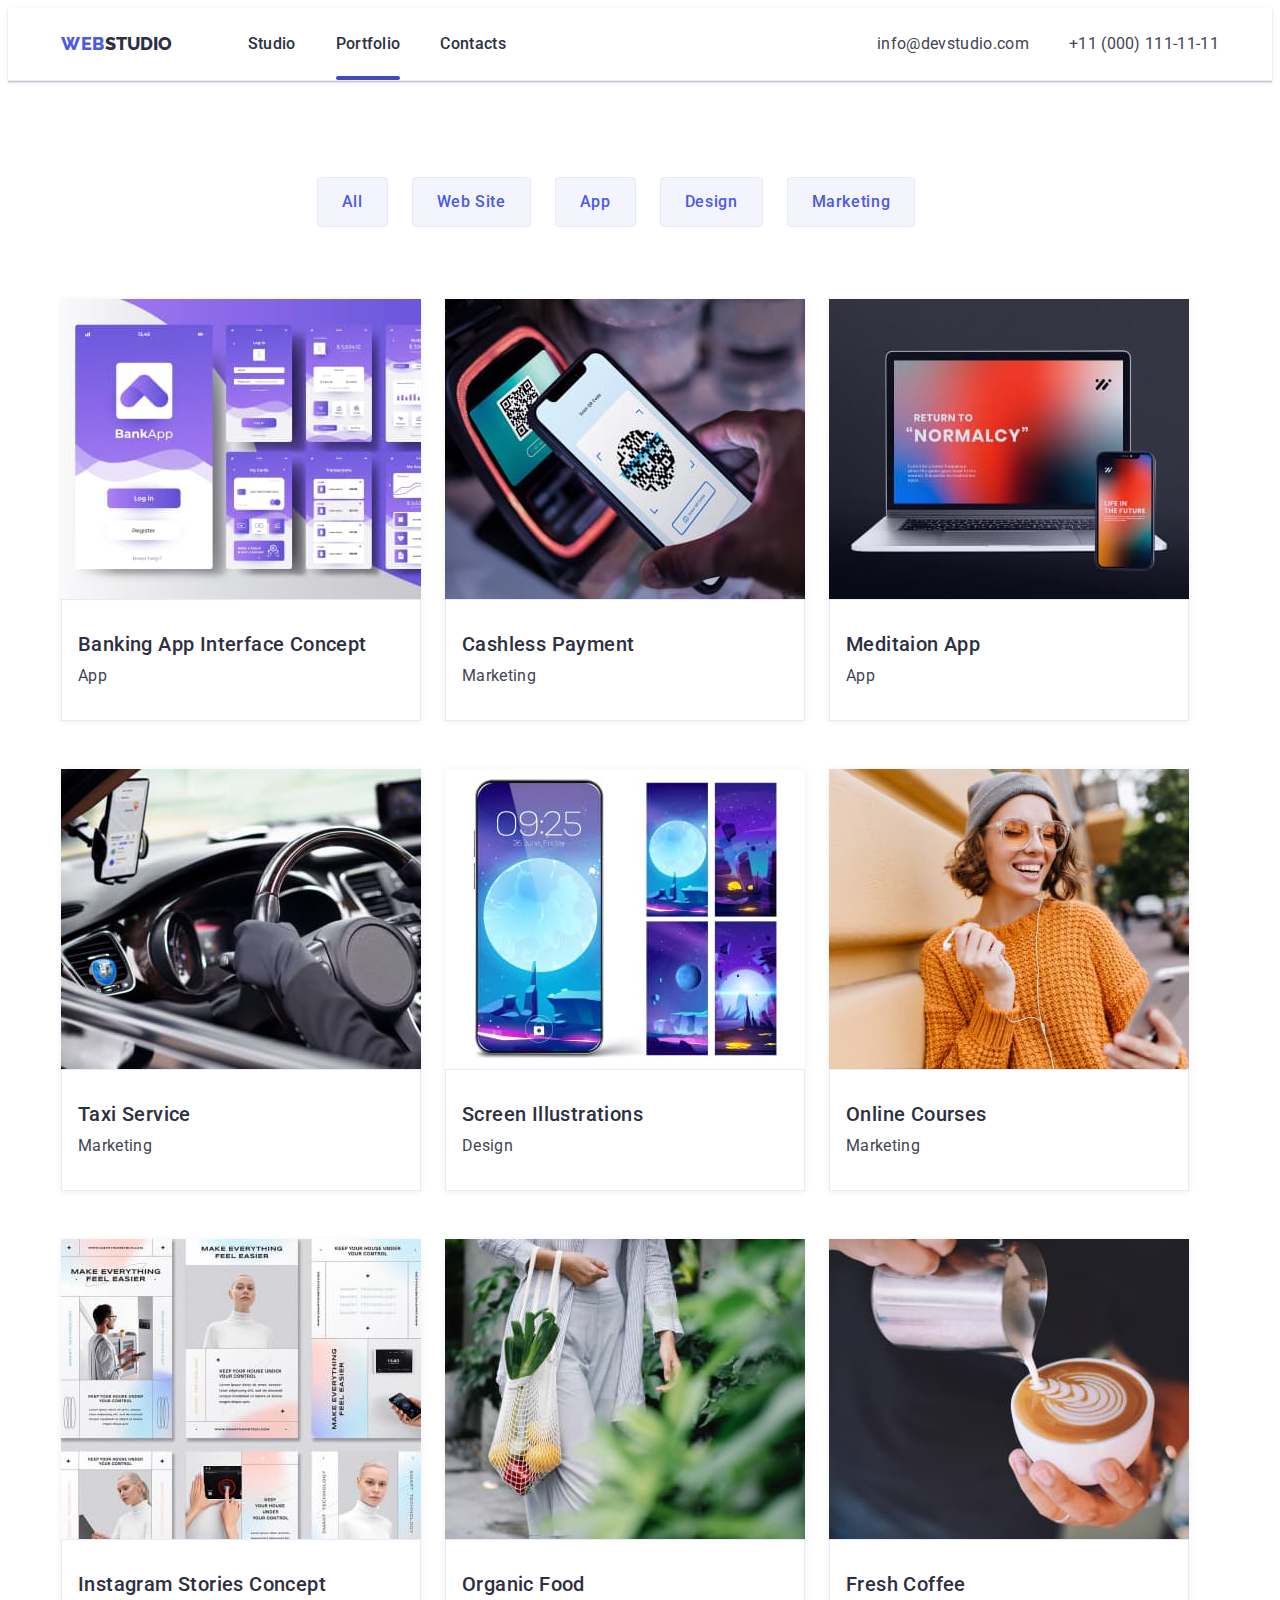
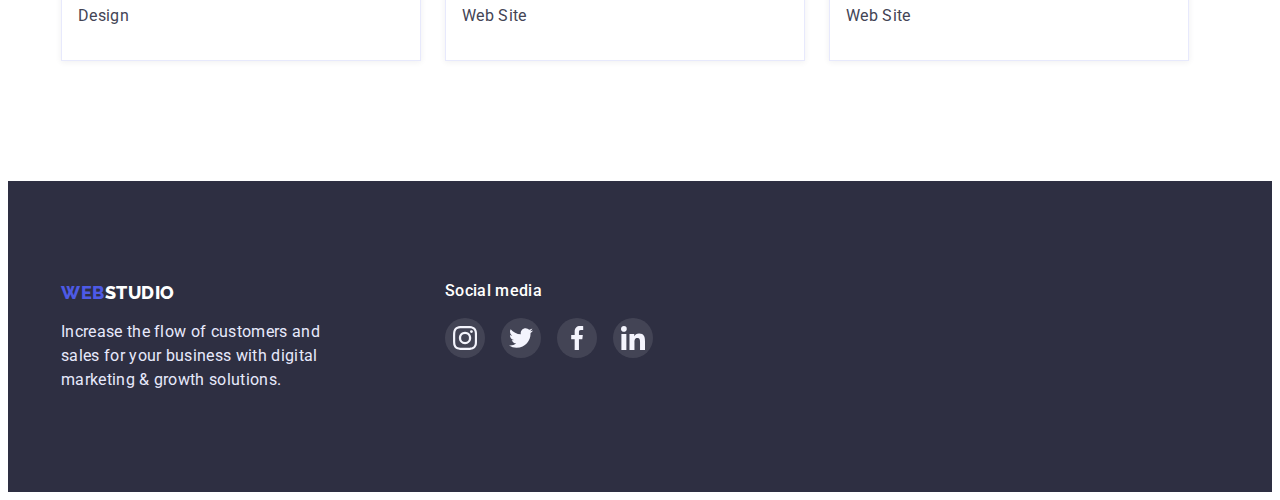
==== portfolio.html @ 6c3c38fd "Initial commit" ====
<!DOCTYPE html>

<html lang="en">
<head>
    <meta charset="UTF-8">
    <meta http-equiv="X-UA-Compatible" content="IE=edge">
    <meta name="viewport" content="width=device-width, initial-scale=1.0">
    <title>WebStudio</title>
    <link rel="preconnect" href="https://fonts.googleapis.com">
    <link rel="preconnect" href="https://fonts.gstatic.com" crossorigin>
    <link href="https://fonts.googleapis.com/css2?family=Raleway:wght@800&family=Roboto:wght@400;500;700;900&display=swap" rel="stylesheet">
    <link rel="stylesheet" href="https://cdnjs.cloudflare.com/ajax/libs/modern-normalize/1.1.0/modern-normalize.min.css" 
    integrity="sha512-wpPYUAdjBVSE4KJnH1VR1HeZfpl1ub8YT/NKx4PuQ5NmX2tKuGu6U/JRp5y+Y8XG2tV+wKQpNHVUX03MfMFn9Q==" crossorigin="anonymous" referrerpolicy="no-referrer" />
    <link rel="stylesheet" href="./css/styles.css">
</head>

<body>
    <header class="page-header header-border"> 
        <nav class="container">
        <div class="main-nav">
            <a class="logo" href="./index.html"> <span class="logo-style">Web</span>Studio</a> 
            <ul class="site-nav list">
                <li class="item item-nav">
                    <a class="link item-elements" href="./index.html">Studio</a>
                </li>
                <li class="item item-nav">
                    <a class="link item-elements site-nav_link_current" href="./portfolio.html">Portfolio</a>
                </li>
                <li class="item item-nav">
                    <a class="link item-elements" href="">Contacts</a>
                </li>
            </ul>
            <address class="nav"> 
                <ul class="contacts-nav nav">
                    <li class="item">
                        <a class="link" href="mailto:info@devstudio.com">info@devstudio.com</a>
                    </li>
                    <li class="item">
                        <a class="link" href="tel:+110001111111">+11 (000) 111-11-11</a>
                    </li>
                </ul>
            </address>
        </div>  
        </nav>
    </header>

    <main>
        <h1 class="hidden">Portfolio</h1>
        <section class="portfolio-section">
            <div class="container">
            <div class="filter-container">
            <ul class="btn list">
                <li class="btn-elements">
                    <button class="button">All</button>
                </li>  
                <li class="btn-elements">
                    <button class="button">Web Site</button>
                </li> 
                <li class="btn-elements">
                    <button class="button">App</button>
                </li> 
                <li class="btn-elements">
                    <button class="button">Design</button>
                </li>
                <li class="btn-elements">
                    <button class="button">Marketing</button>
                </li>
            </ul>
            </div>
            
        <ul class="flex-elements list">
            <li class="list-elements">
                <a class="link team-list-link-wrapper" href="">
                    <div class="team-list-img-wrapper">
                        <img src="./images/bancapp.jpg" alt="Banking App" width="360" class="product-img">
                        <p class="product-actions">14 Stylish and User-Friendly App Design Concepts · 
                           Task Manager App · Calorie Tracker App · 
                           Exotic Fruit Ecommerce App · Cloud Storage App</p>
                        </div>
                    <div class="product-content">
                        <h2 class="section-title">Banking App Interface Concept</h2>
                        <p class="text">App</p>
                    </div>
                </a>
            </li>

            <li class="list-elements">
                <a class="link team-list-link-wrapper" href="">
                    <div class="team-list-img-wrapper">
                    <img src="./images/cashless.jpg" alt="Cashless Payment" width="360" class="product-img">
                    <p class="product-actions">14 Stylish and User-Friendly App Design Concepts · 
                        Task Manager App · Calorie Tracker App · 
                        Exotic Fruit Ecommerce App · Cloud Storage App</p>
                    </div>
                    <div class="product-content">
                        <h2 class="section-title">Cashless Payment</h2>
                        <p class="text">Marketing</p>
                    </div>
                </a>
            </li>

            <li class="list-elements">
                <a class="link team-list-link-wrapper" href="">
                    <div class="team-list-img-wrapper">
                    <img src="./images/pc_phone.jpg" alt="Meditaion App" width="360" class="product-img">
                    <p class="product-actions">14 Stylish and User-Friendly App Design Concepts · 
                        Task Manager App · Calorie Tracker App · 
                        Exotic Fruit Ecommerce App · Cloud Storage App</p>
                    </div> 
                    <div class="product-content">
                        <h2 class="section-title">Meditaion App</h2>
                        <p class="text">App</p>
                    </div>
                </a>
            </li>

            <li class="list-elements">
                <a class="link team-list-link-wrapper" href="">
                    <div class="team-list-img-wrapper">
                    <img src="./images/taxi.jpg" alt="Taxi Service" width="360" class="product-img">
                    <p class="product-actions">14 Stylish and User-Friendly App Design Concepts · 
                        Task Manager App · Calorie Tracker App · 
                        Exotic Fruit Ecommerce App · Cloud Storage App</p>
                    </div>
                    <div class="product-content">
                        <h2 class="section-title">Taxi Service</h2>
                        <p class="text">Marketing</p>
                    </div>
                </a>
            </li>

            <li class="list-elements">
                <a class="link team-list-link-wrapper" href="">
                    <div class="team-list-img-wrapper">
                    <img src="./images/screen.jpg" alt="Screen Illustrations" width="360" class="product-img">
                    <p class="product-actions">14 Stylish and User-Friendly App Design Concepts · 
                        Task Manager App · Calorie Tracker App · 
                        Exotic Fruit Ecommerce App · Cloud Storage App</p>
                    </div>
                    <div class="product-content">
                        <h2 class="section-title">Screen Illustrations</h2>
                        <p class="text">Design</p>
                    </div>
                </a>
            </li>

            <li class="list-elements">
                <a class="link team-list-link-wrapper" href="">
                    <div class="team-list-img-wrapper">
                    <img src="./images/ms.jpg" alt="Online Courses" width="360" class="product-img">
                    <p class="product-actions">14 Stylish and User-Friendly App Design Concepts · 
                        Task Manager App · Calorie Tracker App · 
                        Exotic Fruit Ecommerce App · Cloud Storage App</p>
                    </div>
                    <div class="product-content">
                        <h2 class="section-title">Online Courses</h2>
                        <p class="text">Marketing</p>
                    </div>
                </a>
            </li>

            <li class="list-elements">
                <a class="link team-list-link-wrapper" href="">
                    <div class="team-list-img-wrapper">
                    <img src="./images/istagram.jpg" alt="Instagram Stories Concept" width="360" class="product-img">
                    <p class="product-actions">14 Stylish and User-Friendly App Design Concepts · 
                        Task Manager App · Calorie Tracker App · 
                        Exotic Fruit Ecommerce App · Cloud Storage App</p>
                    </div>
                    <div class="product-content">
                        <h2 class="section-title">Instagram Stories Concept</h2>
                        <p class="text">Design</p>
                    </div>
                </a>
            </li>

            <li class="list-elements">
                <a class="link team-list-link-wrapper" href="">
                    <div class="team-list-img-wrapper">
                    <img src="./images/food.jpg" alt="Organic Food" width="360" class="product-img">
                    <p class="product-actions">14 Stylish and User-Friendly App Design Concepts · 
                        Task Manager App · Calorie Tracker App · 
                        Exotic Fruit Ecommerce App · Cloud Storage App</p>
                    </div>
                    <div class="product-content">
                        <h2 class="section-title">Organic Food</h2>
                        <p class="text">Web Site</p>
                    </div>
                </a>
            </li>

            <li class="list-elements">
                <a class="link team-list-link-wrapper" href="">
                    <div class="team-list-img-wrapper">
                    <img src="./images/coffee.jpg" alt="Fresh Coffee" width="360" class="product-img">
                    <p class="product-actions">14 Stylish and User-Friendly App Design Concepts · 
                        Task Manager App · Calorie Tracker App · 
                        Exotic Fruit Ecommerce App · Cloud Storage App</p>
                    </div>
                    <div class="product-content">
                    <h2 class="section-title">Fresh Coffee</h2>
                    <p class="text">Web Site</p>
                </div>
                </a>
            </li>
        </ul>
        </div>
    </section>
</main>

<footer class="footer-bg">
    <div class="container footer-content">
        <div>
        <a class="logo-footer" href="./index.html"><span class="logo-style">Web</span>Studio</a>
        <p class="text-footer">Increase the flow of customers and sales for your business with digital marketing & growth solutions.</p>
    </div>
        <div>
            <h2 class="uptitle-ftr">Social media</h2>
            <ul class="social-list-ftr list">
                <li class="socials-list-item">
                
                    <a href="" target="_blank" aria-label="Instagram" title="Instagram" class="socials-list-link-ftr">
                        <svg class="social-list-icon" width="24" height="24">
                            <use href="./images/symbol-defs.svg#icon-instagram"></use>
                        </svg>
                    </a>
                </li>
    
                <li class="socials-list-item">
                    <a href="" target="_blank" aria-label="Twitter" title="Twitter" class="socials-list-link-ftr">
                        <svg class="social-list-icon" width="24" height="24">
                            <use href="./images/symbol-defs.svg#icon-twitter"></use>
                        </svg>
                    </a>
                </li>
    
                <li class="socials-list-item">
                    <a href="" target="_blank" aria-label="Facebook" title="Facebook" class="socials-list-link-ftr">
                        <svg class="social-list-icon" width="24" height="24">
                            <use href="./images/symbol-defs.svg#icon-facebook"></use>
                        </svg>
                    </a>
                </li>
    
                <li class="socials-list-item">
                    <a href="" target="_blank" aria-label="linkedin" title="linkedin" class="socials-list-link-ftr">
                        <svg class="social-list-icon" width="24" height="24">
                            <use href="./images/symbol-defs.svg#icon-linkedin"></use>
                        </svg>
                    </a>
                </li> 
            </ul>
        </div>
    </div>
    </footer>
</body>
</html>
---- css/styles.css ----
:root {
  --primary-text-color: #434455;
  --secondary-text-color: #2e2f42;
  --accent-color: #4d5ae5;
  --secondary-accent-color: #404bbf;
  --primary-white-color: #ffffff;

  /* ANIMATIONS */
  --function-duration: 250ms;
  --function-timing: cubic-bezier(0.4, 0, 0.2, 1);
}

h1,
h2,
h3,
h4,
h5,
h6,
p {
  margin: 0;
}

html {
  box-sizing: border-box;
}

.list {
  padding: 0;
  margin: 0;
  list-style: none;
}

.link {
  text-decoration: none;
}

/*------------------------Header------------------------*/
body {
  font-family: "Roboto", sans-serif;
  
  background-color: var(--primary-white-color);
  color: var(--primary-text-color);
}

.hidden {
  position: absolute;
  width: 1px;
  height: 1px;
  margin: -1px;
  border: 0;
  padding: 0;

  white-space: nowrap;
  clip-path: inset(100%);
  clip: rect(0 0 0 0);
  overflow: hidden;
}

.logo {
  text-decoration: none;
  font-family: "Raleway", sans-serif;
  font-weight: 800;
  font-size: 18px;
  line-height: 1.3;
  text-transform: uppercase;

  color: var(--secondary-text-color);
}

.logo-style {
  text-decoration: none;
  font-family: "Raleway", sans-serif;
  font-weight: 800;
  font-size: 18px;
  line-height: 1.3;
  letter-spacing: 0.03em;
  text-transform: uppercase;

  color: var(--accent-color);
}

.page-header {
  list-style: none;

  background:var(--primary-white-color);
}

.header-border {
  border-bottom: 1px solid #E7E9FC;
  box-shadow: 0px 2px 1px rgba(46, 47, 66, 0.08), 0px 1px 1px 
  rgba(46, 47, 66, 0.16), 0px 1px 6px rgba(46, 47, 66, 0.08);
}

.main-nav {
  display: flex;
  align-items: center;
}

.container {
  margin-right: auto;
  margin-left: auto;
  width: 1158px;
  padding-right: 15px;
  padding-left: 15px;
}

/*------------------------Navigation------------------------*/
.site-nav .link:hover,
.site-nav .link:focus {
  color: var(--secondary-accent-color);
}

.item-elements:hover::after,
.item-elements:focus::after{
  position: absolute;
  content: "";
  display: block;
  width: 100%;
  height: 4px;
  top: 68px;
  background: var(--secondary-accent-color);
  border-radius: 2px;
}

.item-nav{
  transition: var(--function-timing), var(--function-duration);
  position: relative;
}

.site-nav {
  display: flex;
  margin-left: 76px;
}

.site-nav .item:not(:last-child){
  margin-right: 40px;
}

.site-nav .link {
  text-decoration: none;
  display: block;
  padding-top: 24px;
  padding-bottom: 24px;
  font-weight: 500;
  font-size: 16px;
  line-height: 1.5;
  letter-spacing: 0.02em;
  transition: var(--function-timing), var(--function-duration);

  color: var(--secondary-text-color);
}

.site-nav_link_current {
  position: relative;
  color: var(--secondary-accent-color);
  }
  
  .site-nav_link_current::after {
  content: '';
  position: absolute;
  display: block;
  
  width: 100%;
  height: 4px;
  
  left: 0;
  bottom: 0;
  
  border-radius: 2px;
  background-color: var(--secondary-accent-color);
  }

/*------------------------Phone number at Email------------------------*/
.nav {
  list-style: none;
  font-style: inherit;
  margin-left: auto;
}

.nav .link:hover,
.nav .link:focus {
  color: var(--secondary-accent-color);
}

.contacts-nav {
  display: flex;
}

.contacts-nav .item:not(:last-child) {
  margin-right: 40px;
}

.contacts-nav .link {
  list-style: none;
  font-style: inherit;
  font-size: 16px;
  line-height: 1.5;
  letter-spacing: 0.02em;
  text-decoration: none;
  transition: var(--function-timing), var(--function-duration);

  color: var(--primary-text-color);
}

/*------------------------Hero------------------------*/
.hero-container {
  text-align: center;
}

.hero-title {
  margin: 0 auto;
  margin-bottom: 48px;
  font-size: 56px;
  line-height: 1.07;
  letter-spacing: 0.02em;
  max-width: 496px;
  text-align: center;

  color: var(--primary-white-color);
}

.flex-container {
  width: calc((100% - 72px) / 4);
  margin-right: 24px;
}

.flex-container:nth-child(4) {
  margin-right: 0;
}

.features-container{
  padding-top: 120px;
  padding-bottom: 120px;
}

.feature-list {
  display: flex;
  margin-top: 0;
}

.icon-feature{
  width: 264px;
height: 112px;
background: #F4F4FD;
border-radius: 4px;
margin-bottom: 8px;
align-items: center;
justify-content: center;
display: flex;
}

.icon-items {
  display: flex;
}

.uptitle {
  padding-bottom: 8px;
}

.hero {
  padding-top: 188px;
  padding-bottom: 188px;
  background: var(--secondary-text-color);
}

.overlay{
  max-width: 1440px;
  min-height: 600px;
  margin-left: auto;
  margin-right: auto;
  background-image: linear-gradient(
    rgba(46, 47, 66, 0.7),
    rgba(46, 47, 66, 0.7)), 
    url("../images/people-office.jpg");
  background-repeat: no-repeat;
  background-position: center;
}

/*------------------------Main button------------------------*/
.button-submit {
  font-family: "Roboto", sans-serif;
  font-weight: 500;
  font-size: 16px;
  line-height: 1.5;
  letter-spacing: 0.04em;
  box-shadow: 0px 4px 4px rgba(0, 0, 0, 0.15);
  border-radius: 4px;
  padding: 16px 32px;
  border: 0;
  margin: inherit;
  transition: var(--function-timing), var(--function-duration);

  color: var(--primary-white-color);
  background: var(--accent-color);
}

.button-submit:hover,
.button-submit:focus {
  color: var(--primary-white-color);
  background-color: var(--secondary-accent-color);
}

/*------------------------Portfolio Nav------------------------*/
.button {
  cursor: pointer;
  font-family: "Roboto", sans-serif;
  font-weight: 500;
  font-size: 16px;
  line-height: 1.5;
  letter-spacing: 0.04em;
  padding: 12px 24px;
  border-radius: 4px;
  transition: var(--function-timing), var(--function-duration);

  border: 1px solid #E7E9FC;
  color: var(--accent-color);
  background-color: #f4f4fd;
  border: 1px solid #e7e9fc;
}

.button:hover,
.button:focus {
  color: var(--primary-white-color);
  background-color: var(--secondary-accent-color);
  box-shadow: 0px 3px 1px rgba(0, 0, 0, 0.1), 0px 2px 1px rgba(0, 0, 0, 0.08), 0px 2px 2px rgba(0, 0, 0, 0.12);
  border-color: var(--secondary-accent-color);
}

.btn {
  display: flex;
  justify-content: center;
  margin-right: 24px;
}

.btn-elements {
  margin-right: 24px;
}

.portfolio-section {
  padding-top: 96px;
  padding-bottom: 120px;
}

.filter-container{
  margin-bottom: 72px;
}

/*------------------------Features------------------------*/
.features-title {
  font-weight: 500;
  font-size: 20px;
  line-height: 1.2;
  letter-spacing: 0.02em;

  color: var(--secondary-text-color);
}

.section-title {
  font-weight: 500;
  font-size: 20px;
  line-height: 1.2;
  letter-spacing: 0.02em;
  margin-bottom: 8px;

  color: var(--secondary-text-color);
}

.subject-container {
  padding-bottom: 120px;
}

.section-subject {
  font-size: 36px;
  line-height: 1.1;
  letter-spacing: 0.02em;
  text-align: center;
  margin-bottom: 72px;

  color:var(--secondary-text-color);
}

.list-subject {
  display: flex;
  justify-content: space-between;
}

.flex-subject {
  background: linear-gradient(0deg, rgba(77, 90, 229, 0.1), rgba(77, 90, 229, 0.1)), url(2368.jpg);
}

.img-subject{
  display: block;
}

.features-text {
  font-size: 16px;
  line-height: 1.5;
  letter-spacing: 0.02em;

  color: var(--primary-text-color);
}

.team-bg {
  padding-top: 120px;
  padding-bottom: 110px;

  background: #F4F4FD;
}

.section-team {
  font-size: 36px;
  line-height: 1.1;
  letter-spacing: 0.02em;
  text-align: center;
  margin-bottom: 72px;

  color:var(--secondary-text-color);
}

.team-members{
  display: flex;
  column-gap: 24px;
  text-align: center;
}
    
.team-members:nth-child(3n+1) {
  margin-right: 0;
}
  
.team-members-nam {
  font-weight: 500;
  font-size: 20px;
  line-height: 1.2;
  letter-spacing: 0.02em;
  margin-bottom: 8px;

  color: var(--secondary-text-color); 
}

.team-members-items{
  box-shadow: 0px 1px 6px rgba(46, 47, 66, 0.08), 0px 1px 1px rgba(46, 47, 66, 0.16), 0px 2px 1px rgba(46, 47, 66, 0.08);
  border-radius: 0px 0px 4px 4px;
  
  background: var(--primary-white-color);
}

.team-members-pos {
  font-size: 16px;
  line-height: 1.5;
  letter-spacing: 0.02em;
  margin-bottom: 8px;
text-align: center;
  color: var(--primary-text-color);
}

.team-container {
  padding-top: 32px;
  padding-bottom: 32px;
}

.text {
  font-size: 16px;
  line-height: 1.5;
  letter-spacing: 0.02em;

  color: var(--primary-text-color);
}

.social-list {
  display: flex;
  justify-content: center;
  gap: 24px ;
}

.socials-list-link {
  display: flex;
  justify-content: center;
  align-items: center;
  width: 40px;
  height: 40px;
  border-radius: 50%;
  background-color: #4D5AE5;
  transition: var(--function-timing), var(--function-duration);
}

.socials-list-link:hover,
.socials-list-link:focus {
  background-color:#404BBF;
}

.team-list-link-wrapper {
  display: block;
}

.team-list-img-wrapper {
  position: relative;
  overflow: hidden;
}

.product-actions {
  position: absolute;
  overflow: auto;
  transform: translate(0,100%);
  transition: transform var(--function-timing), var(--function-duration);
  width: 100%;
  height: 100%;
  top: 0;
  left: 0;
  background-color: var(--accent-color);
  font-style: normal;
  font-size: 16px;
  line-height: 1.5;
  color: #F4F4FD;
  padding: 40px;
  padding-right: 32px;
  padding-bottom: 164px;
  padding-left: 32px;
}

.team-list-link-wrapper:hover .product-actions,
.team-list-link-wrapper:focus .product-actions {
  transform: translate(0,0);
}


.flex-elements{
  display: flex;
  flex-wrap: wrap;
  column-gap: 24px;
  row-gap: 48px;
}

.flex-elements:nth-child(2n+1) {
  margin-right: 0;
}

.list-elements {
  box-shadow: 0px 1px 6px rgba(46, 47, 66, 0.08);
  transition: var(--function-timing), var(--function-duration);
}

.list-elements:hover,
.list-elements:focus {
  box-shadow: 0px 1px 6px rgba(46, 47, 66, 0.08), 
  0px 1px 1px rgba(46, 47, 66, 0.16), 
  0px 2px 1px rgba(46, 47, 66, 0.08);
}

.list-elements:nth-child(n + 6) {
  margin-bottom: 0;
}

.product-content {
  border: 1px solid #E7E9FC;
  padding: 32px 16px 32px 16px;
}

.product-img {
  display: block;
}

.clients-section{
  padding-top: 130px;
  padding-bottom: 120px;
}

.section-clients {
  font-size: 36px;
  line-height: 1.1;
  letter-spacing: 0.02em;
  text-align: center;
  margin-bottom: 72px;
  color: var(--secondary-text-color);
}

.clients{
  display: flex;
  justify-content: center;
  gap: 24px;
  margin: 0;
  padding: 0;
}

.clients-rectangle {
  width: 168px;
  height: 88px;
  border-radius: 4px;
  align-items: center;
  justify-content: center;
  display: flex;
  transition: fill var(--function-timing), var(--function-duration), 
  border var(--function-timing), var(--function-duration);

  border: 1px solid #8E8F99;
  fill: #8E8F99;
}

.clients-rectangle:hover,
.clients-rectangle:focus {
  border: 1px solid var(--secondary-accent-color);
  fill:var(--secondary-accent-color);
}

/*------------------------Footer------------------------*/
.logo-footer {
  text-decoration: none;
  font-family: "Raleway", sans-serif;
  font-weight: 800;
  font-size: 18px;
  line-height: 1.2;
  letter-spacing: 0.03em;
  text-transform: uppercase;

  color: var(--primary-white-color);
}

.text-footer {
  font-size: 16px;
  line-height: 1.5;
  letter-spacing: 0.02em;
  width: 264px;
  margin-top: 16px;

  color: #e7e9fc;
}

.footer-bg {
padding-top: 100px;
padding-bottom: 100px;

background: var(--secondary-text-color);
}

.footer-content{
  flex-basis: calc((100% - 20px) / 2);
  display: flex;
  column-gap: 120px;
}

.uptitle-ftr {
  margin-bottom: 16px;
  font-style: normal;
  font-weight: 500;
  font-size: 16px;
  line-height: 1.3;
  letter-spacing: 0.02em;

  color: var(--primary-white-color);
}

.social-list-ftr {
  display: flex;
  gap: 16px;
}

.socials-list-link-ftr {
  display: flex;
  justify-content: center;
  align-items: center;
  width: 40px;
  height: 40px;
  border-radius: 50%;
  background-color: rgba(255, 255, 255, 0.1);
  transition: background-color 250ms cubic-bezier(0.4, 0, 0.2, 1) ;
}

.socials-list-link-ftr:hover,
.socials-list-link-ftr:focus {
  background-color: #31D0AA;
}

/*----------MODAL---------*/

.backdrop {
  position: fixed;
  top: 0;
  left: 0;
  width: 100%;
  height: 100%;
  background: rgba(46, 47, 66, 0.4);
  z-index: 100;
  transition: opacity var(--function-timing), var(--function-duration), 
  visibility var(--function-timing), var(--function-duration);
}

.backdrop.is-hidden {
  opacity: 0;
  visibility: hidden;
  pointer-events: none;
}

.modal {
  position: absolute;
  width: 408px;
  height: 576px;
  left: 50%;
  top: 50%;
  transform: translate(-50%,-50%);
  background: #FCFCFC;
  box-shadow: 0px 1px 1px rgba(0, 0, 0, 0.14), 0px 1px 3px rgba(0, 0, 0, 0.12), 0px 2px 1px rgba(0, 0, 0, 0.2);
  border-radius: 4px;
}

.modal-close-btn {
  position: absolute;
  display: flex;
  justify-content:center;
  align-items: center;
  background-color: transparent;
  background: #E7E9FC;
  border: 1px solid rgba(0, 0, 0, 0.1);
  border-radius: 50%;
  top: 24px;
  right: 24px;
  width: 24px;
  height: 24px;
  padding: 0;
  transition: background-color var(--function-timing), var(--function-duration), 
  border var(--function-timing), var(--function-duration);
}

.modal-close-btn-icon {
  transition: fill var(--function-timing), var(--function-duration);
}

.modal-close-btn:hover,
.modal-close-btn:focus {
  border-color:var(--secondary-accent-color);
  background-color: var(--secondary-accent-color);
  fill: var(--primary-white-color);
}
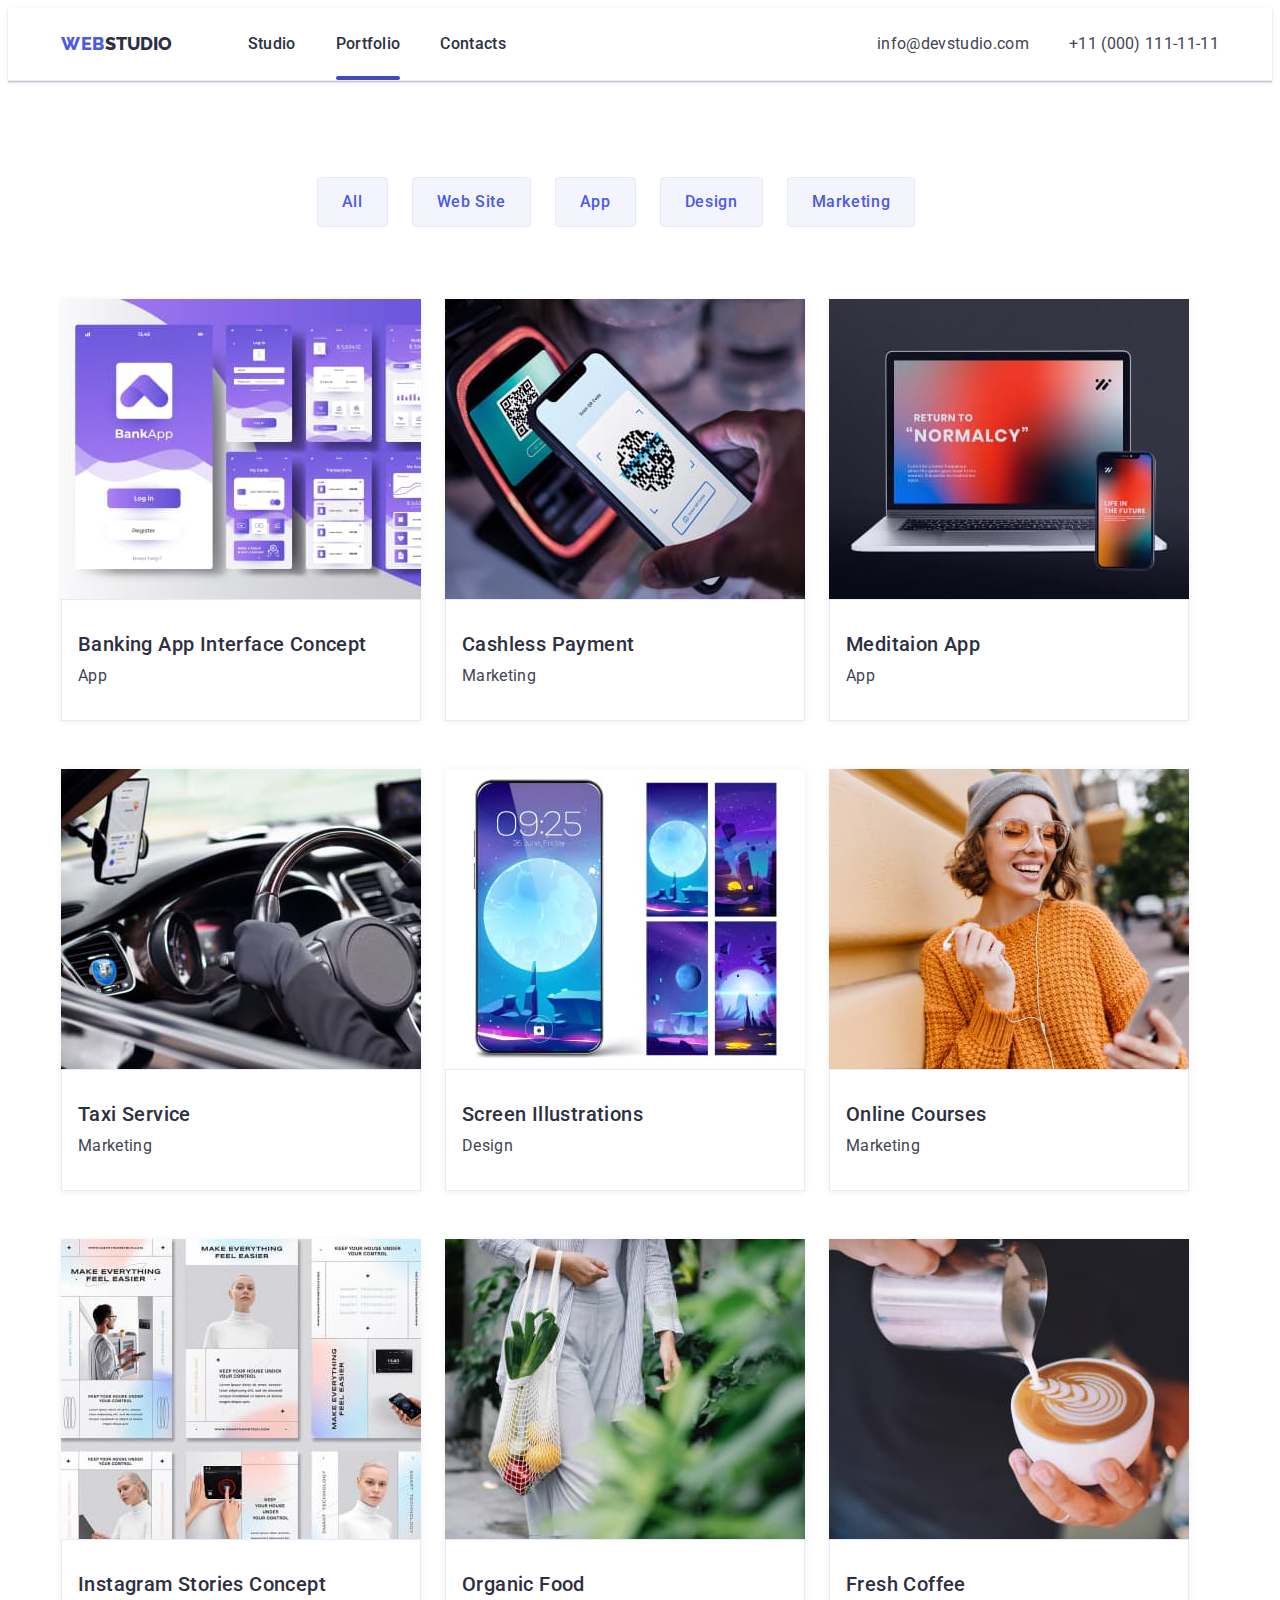
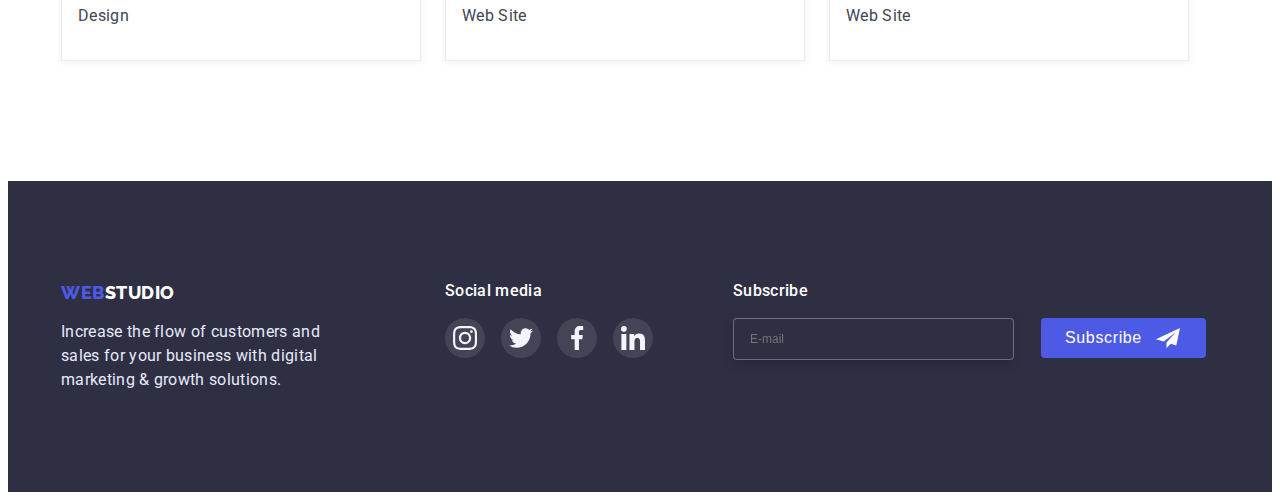
==== commit 3ab36aa6: "add check modal" ====
--- a/portfolio.html
+++ b/portfolio.html
@@ -208,13 +208,14 @@
     </section>
 </main>
 
+
 <footer class="footer-bg">
     <div class="container footer-content">
         <div>
         <a class="logo-footer" href="./index.html"><span class="logo-style">Web</span>Studio</a>
         <p class="text-footer">Increase the flow of customers and sales for your business with digital marketing & growth solutions.</p>
-    </div>
-        <div>
+        </div>
+        <div class="gaps-colum">
             <h2 class="uptitle-ftr">Social media</h2>
             <ul class="social-list-ftr list">
                 <li class="socials-list-item">
@@ -251,7 +252,22 @@
                 </li> 
             </ul>
         </div>
-    </div>
+    
+        <div class="form-input-box">
+            <p class="uptitle-ftr">Subscribe</p>
+                <label>
+                        <input  
+                        class="form-input" 
+                        type="email" 
+                        name="email" 
+                        placeholder="E-mail"></label>
+                        <button class="button-primary">Subscribe
+                            <svg class="svg-ftr" width="24" height="24">
+                                <use href="./images/symbol-defs.svg#icon-Frame"></use>
+                            </svg>
+                        </button>
+                    </div>
+                </div>   
     </footer>
 </body>
 </html>--- a/css/styles.css
+++ b/css/styles.css
@@ -632,9 +632,12 @@
 }
 
 .footer-content{
-  flex-basis: calc((100% - 20px) / 2);
-  display: flex;
-  column-gap: 120px;
+  display: flex;
+}
+
+.gaps-colum {
+  margin-left: 120px;
+  margin-right: 80px;
 }
 
 .uptitle-ftr {
@@ -667,6 +670,49 @@
 .socials-list-link-ftr:hover,
 .socials-list-link-ftr:focus {
   background-color: #31D0AA;
+}
+
+/*------------------SUBSCRIBE FORMS----------------*/
+
+.form-input-box{
+  display: block;
+}
+
+.form-input{
+  border: 1px solid rgba(255, 255, 255, 0.3);
+  filter: drop-shadow(0px 4px 4px rgba(0, 0, 0, 0.15));
+  border-radius: 4px;
+  padding: 8px 108px 8px 16px;
+  background-color: #2e2f42;
+  font-size: 12px;
+  line-height: 2;
+  color: rgba(255, 255, 255, 0.6);
+  margin-right: 23px;
+}
+
+.button-primary {
+  position: relative;
+  padding: 8px 64px 8px 24px;
+  background: var(--accent-color);
+  border-radius: 4px;
+  border: 0;
+  color: var(--primary-white-color);
+  font-size: 16px;
+  line-height: 1.5;
+  letter-spacing: 0.04em;
+  transition: background-color var(--function-timing), var(--function-duration);
+}
+
+.button-primary:hover,
+.button-primary:focus {
+  background-color: var(--secondary-accent-color);
+}
+
+.svg-ftr {
+  position: absolute;
+  top: 50%;
+  left: 70%;
+  transform: translate(0,-50%);
 }
 
 /*----------MODAL---------*/
@@ -692,13 +738,14 @@
 .modal {
   position: absolute;
   width: 408px;
-  height: 576px;
+  height: 584px;
   left: 50%;
   top: 50%;
   transform: translate(-50%,-50%);
   background: #FCFCFC;
   box-shadow: 0px 1px 1px rgba(0, 0, 0, 0.14), 0px 1px 3px rgba(0, 0, 0, 0.12), 0px 2px 1px rgba(0, 0, 0, 0.2);
   border-radius: 4px;
+  padding: 72px 24px 24px 24px;
 }
 
 .modal-close-btn {
@@ -728,4 +775,148 @@
   border-color:var(--secondary-accent-color);
   background-color: var(--secondary-accent-color);
   fill: var(--primary-white-color);
-}+}
+
+/*----------MODAL FORM---------*/
+
+.modal-text-aler {
+  font-weight: bold;
+  font-size: 16px;
+  line-height: 1.5;
+  text-align: center;
+  letter-spacing: 0.02em;
+  color: #2E2F42;
+  margin-bottom: 14px;
+  }
+  
+.modal-form {
+  display: flex;
+  flex-direction: column;
+}
+
+.modal-form-input {
+  font-size: 18px;
+  width: 100%;
+  height: 40px;
+  border: 1px solid rgba(33, 33, 33, 0.2);
+  border-radius: 4px;
+  padding-left: 38px;
+  transition: var(--function-timing), var(--function-duration);
+}
+
+.modal-form-input:focus {
+  outline: none;
+  border-color: var(--accent-color);
+}
+
+.modal-form-input:focus + .modal-form-input-icon {
+  fill: var(--accent-color);
+}
+
+.modal-form-desc{
+  display: block;
+  font-style: normal;
+  font-size: 12px;
+  line-height: 1.33;
+  letter-spacing: 0.04em;
+  color: #8E8F99;
+  margin-bottom: 4px;
+}
+
+.modal-form-input-wrapper {
+  display: block;
+  position: relative;
+  margin-bottom: 7px;
+}
+
+.modal-form-input-icon {
+  position: absolute;
+  display: block;
+  top: 50%;
+  left: 16px;
+  transform: translate(0,-50%);
+  transition: fill var(--function-timing), var(--function-duration);
+}
+
+.modal-form-message {
+  resize: none;
+  width: 100%;
+  height: 120px;
+  padding: 8px 16px;
+  font-size: 12px;
+  border: 1px solid rgba(33, 33, 33, 0.2);
+  border-radius: 4px;
+  margin-bottom: 16px;
+  transition: border-color var(--function-timing), var(--function-duration);
+}
+
+.modal-form-message:focus {
+  outline: none;
+  border-color: var(--accent-color);
+}
+
+.modal-form-check-desc {
+  display: flex;
+  align-items: center;
+  font-size: 12px;
+  line-height: 1.33;
+  letter-spacing: 0.04em;
+  text-align: center;
+  color: #757575;
+  margin-bottom: 20px;
+}
+
+.modal-form-check-desc::before {
+  content:"";
+  display: block;
+  cursor: pointer;
+  width: 16px;
+  height: 16px;
+  border: 1.25px solid #2E2F42;
+  border-radius: 2px;
+  margin-right: 4px;
+  background-repeat: no-repeat;
+  background-position: center;
+  transform: var(--function-timing), var(--function-duration);
+} 
+
+.modal-form-check:focus + .modal-form-check-desc::before {
+  border: 1.25px solid var(--secondary-accent-color);
+  background-image: url(../images/vector-check.svg);
+}
+
+.visually-hidden {
+  position: absolute;
+  width: 1px;
+  height: 1px;
+  margin: -1px;
+  padding: 0;
+  overflow: hidden;
+  border: 0;
+  clip: rect(0 0 0 0);
+}
+
+.modal-form-submit {
+  align-self: center;
+  font-family: "Roboto", sans-serif;
+  font-weight: 500;
+  font-size: 16px;
+  line-height: 1.5;
+  letter-spacing: 0.04em;
+  box-shadow: 0px 4px 4px rgba(0, 0, 0, 0.15);
+  border-radius: 4px;
+  padding: 16px 66px;
+  border: 0;
+  margin-bottom: 20px;
+  transition: var(--function-timing), var(--function-duration);
+
+  color: var(--primary-white-color);
+  background: var(--accent-color);
+}
+
+.modal-form-submit:hover,
+.modal-form-submit:focus {
+  color: var(--primary-white-color);
+  background-color: var(--secondary-accent-color);
+}
+
